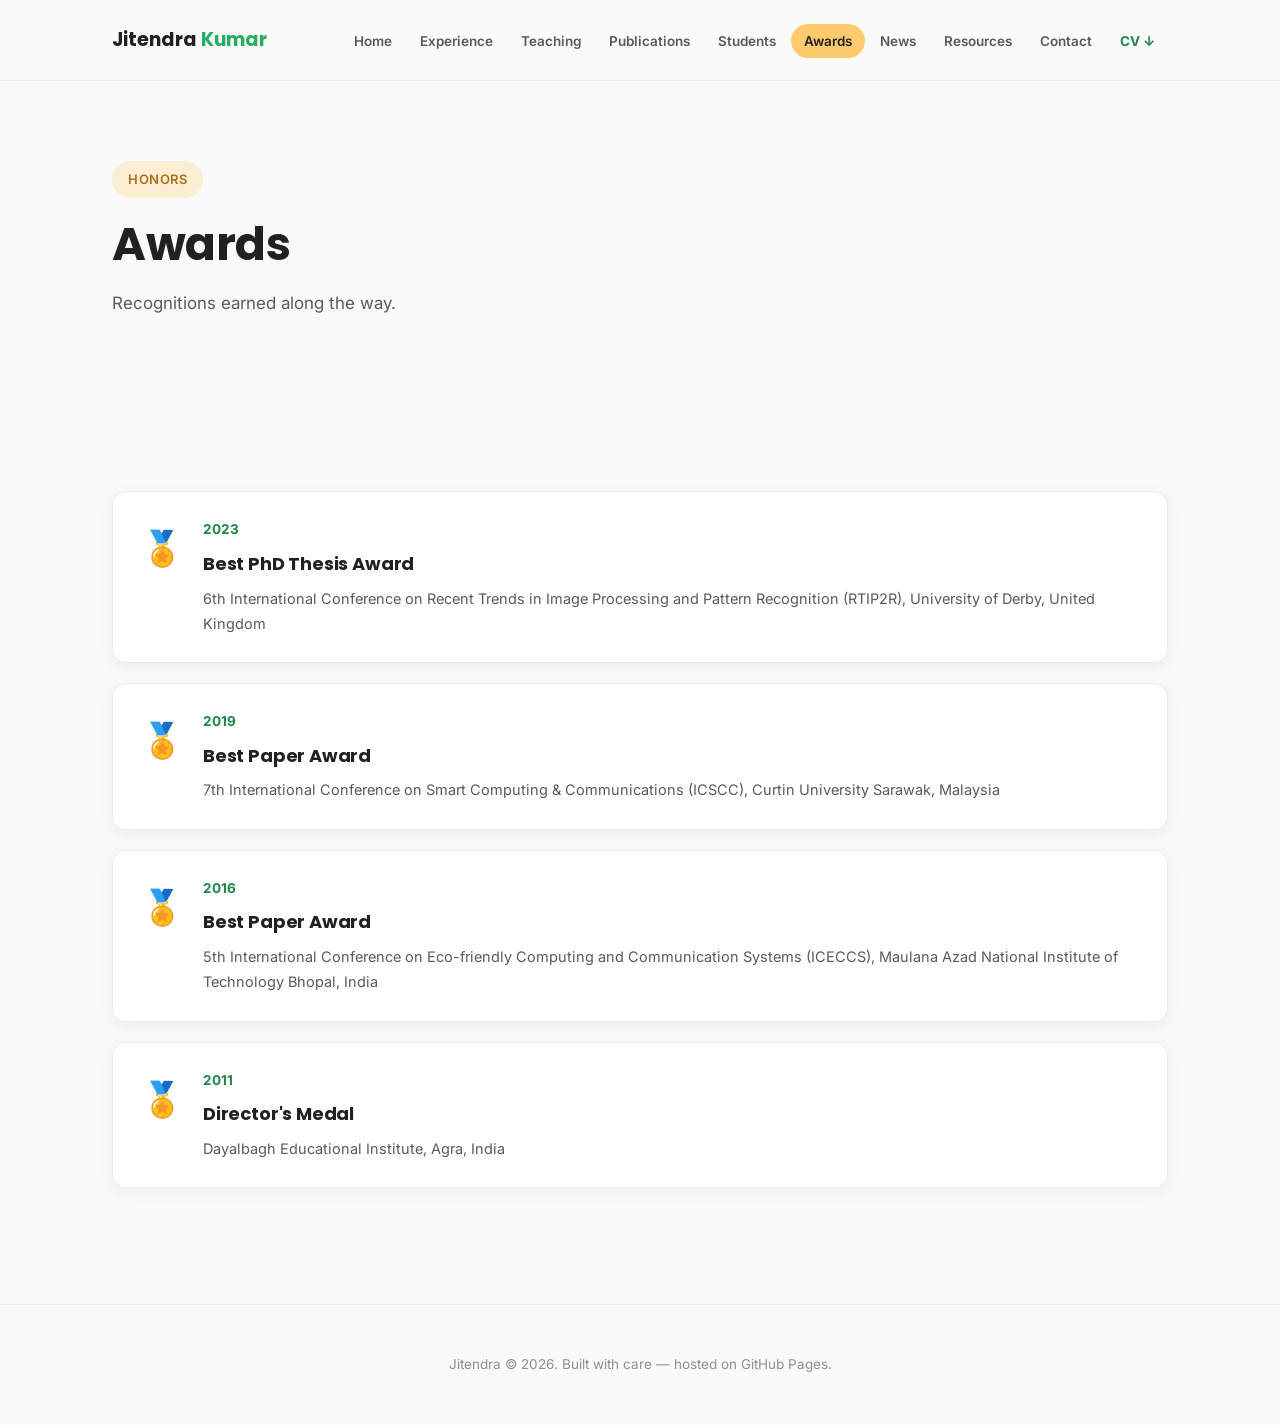
==== awards.html @ 49493c33 "Add files via upload" ====
<!DOCTYPE html>
<html lang="en">
<head>
<meta charset="UTF-8">
<meta name="viewport" content="width=device-width, initial-scale=1.0, maximum-scale=1">
<title>Awards — Dr. Jitendra Kumar</title>
<link rel="preconnect" href="https://fonts.googleapis.com">
<link rel="preconnect" href="https://fonts.gstatic.com" crossorigin>
<link href="https://fonts.googleapis.com/css2?family=Poppins:wght@500;600;700https://fonts.googleapis.com/css2?family=Lora:wght@500;600;700&family=Inter:wght@400;500;600;700&family=IBM+Plex+Mono:wght@500&display=swapfamily=Inter:wght@400;500;600;700https://fonts.googleapis.com/css2?family=Lora:wght@500;600;700&family=Inter:wght@400;500;600;700&family=IBM+Plex+Mono:wght@500&display=swapdisplay=swap" rel="stylesheet">
<link rel="stylesheet" href="style.css">
</head>
<body>

<nav class="site-nav">
  <div class="wrap">
    <a class="brand" href="index.html">Jitendra <span>Kumar</span></a>
    <ul class="nav-links">
      <li><a href="index.html">Home</a></li>
      <li><a href="experience.html">Experience</a></li>
      <li><a href="teaching.html">Teaching</a></li>
      <li><a href="publications.html">Publications</a></li>
      <li><a href="students-current.html">Students</a></li>
      <li><a class="active" href="awards.html">Awards</a></li>
      <li><a href="news.html">News</a></li>
      <li><a href="resources.html">Resources</a></li>
      <li><a href="contact.html">Contact</a></li>
      <li><a class="cv-link" href="assets/CV_Jitendra_Kumar.pdf" target="_blank" rel="noopener">CV ↓</a></li>
    </ul>
    <button class="nav-toggle" aria-label="Toggle menu">☰</button>
  </div>
</nav>

<header class="page-hero">
  <div class="wrap">
    <div class="eyebrow">Honors</div>
    <h1>Awards</h1>
    <p>Recognitions earned along the way.</p>
  </div>
</header>

<section>
  <div class="wrap">
    <div id="awards-list"></div>
  </div>
</section>

<footer>
  <div class="wrap">
    Jitendra © 2026. Built with care — hosted on GitHub Pages.
  </div>
</footer>

<script src="vendor/xlsx.full.min.js"></script>
<script src="script.js"></script>
</body>
</html>
---- style.css ----
/* ============================================================
   Design: Amber & Friendly (v2)
   Off-white background, amber highlights, green CTAs/links,
   colorful category badges (matching the original site's palette),
   rounded cards, soft shadows, generous whitespace throughout.
   Poppins (headings) + Inter (body).
   ============================================================ */
:root{
  --bg:        #fafafa;
  --panel:     #ffffff;
  --panel-alt: #fff7e8;
  --ink:       #212121;
  --dim:       #5a5a5a;
  --faint:     #8f8f8f;
  --line:      #ececec;
  --line-2:    #e2e2e2;

  --amber:       #fdcb6e;
  --amber-soft:  rgba(253,203,110,0.28);
  --amber-text:  #a9701a;

  --accent:      #27ae60;
  --accent-dark: #1e8449;
  --accent-tint: rgba(39,174,96,0.10);

  /* publication category colors (match original site) */
  --c-journal:      #2196f3;
  --c-conference:   #f44336;
  --c-book:         #4caf50;
  --c-bookchapter:  #9c27b0;
  --c-report:       #795548;

  /* student category colors (match original StudentCard) */
  --c-phd:             #f44336;
  --c-masters:         #4caf50;
  --c-undergraduate:   #ff9f43;
  --c-researchintern:  #2196f3;

  --serif: "Poppins", -apple-system, sans-serif;
  --sans:  "Inter", -apple-system, "Segoe UI", sans-serif;
  --mono:  "IBM Plex Mono", "SFMono-Regular", Menlo, monospace;

  --wrap: 1120px;
  --radius: 14px;
  --radius-sm: 10px;
  --shadow: 0 4px 16px rgba(20,20,20,0.06);
  --shadow-hover: 0 10px 28px rgba(20,20,20,0.10);
}

*{ box-sizing:border-box; }
html{ scroll-behavior:smooth; }
body{
  margin:0; background:var(--bg); color:var(--ink);
  font-family:var(--sans); font-size:16.5px; line-height:1.75;
  -webkit-font-smoothing:antialiased;
}
@media (prefers-reduced-motion: reduce){
  html{ scroll-behavior:auto; }
  *{ animation-duration:.01ms !important; transition-duration:.01ms !important; }
}

a{ color:var(--accent); text-decoration:none; }
a:hover{ color:var(--accent-dark); text-decoration:underline; }
a:focus-visible, button:focus-visible, input:focus-visible{
  outline:2px solid var(--accent); outline-offset:3px;
}

.wrap{ max-width:var(--wrap); margin:0 auto; padding:0 32px; }

h1,h2,h3,h4{ font-family:var(--serif); font-weight:700; margin:0; color:var(--ink); letter-spacing:-0.01em; }

.eyebrow{
  display:inline-flex; align-items:center; gap:8px;
  font-size:13px; font-weight:600; letter-spacing:.04em; text-transform:uppercase;
  color:var(--amber-text); background:var(--amber-soft); padding:7px 16px; border-radius:20px;
  margin-bottom:20px;
}

.highlight{ background:var(--amber-soft); color:var(--amber-text); padding:1px 7px; font-weight:600; border-radius:6px; }

/* ---------------- Nav ---------------- */
.site-nav{ border-bottom:1px solid var(--line); background:rgba(250,250,250,0.92); backdrop-filter:blur(8px); position:sticky; top:0; z-index:100; }
.site-nav .wrap{ display:flex; align-items:center; justify-content:space-between; height:80px; }
.brand{ font-family:var(--serif); font-weight:700; font-size:19px; color:var(--ink); flex-shrink:0; white-space:nowrap; }
.brand span{ color:var(--accent); }
.nav-links{ display:flex; gap:2px; list-style:none; margin:0; padding:0; align-items:center; flex-shrink:1; }
.nav-links a{ color:var(--dim); font-size:13.5px; font-weight:600; padding:9px 13px; border-radius:20px; transition:all .15s ease; white-space:nowrap; }
.nav-links a:hover{ color:var(--ink); background:var(--amber-soft); text-decoration:none; }
.nav-links a.active{ color:var(--ink); background:var(--amber); }
.nav-links .cv-link{ color:var(--accent-dark); font-weight:700; }
.nav-links .cv-link:hover{ background:var(--accent-tint); }
.nav-toggle{ display:none; background:none; border:1px solid var(--line-2); color:var(--ink); padding:10px 12px; border-radius:var(--radius-sm); font-size:18px; }

@media (max-width: 1050px){
  .nav-links{
    position:fixed; top:80px; left:0; right:0; background:var(--bg);
    flex-direction:column; align-items:flex-start; gap:2px; padding:12px; border-bottom:1px solid var(--line);
    transform:translateY(-8px); opacity:0; pointer-events:none; transition:all .2s ease; box-shadow:var(--shadow);
  }
  .nav-links.open{ transform:translateY(0); opacity:1; pointer-events:auto; }
  .nav-links a{ padding:14px 16px; width:100%; }
  .nav-toggle{ display:block; }
}

/* ---------------- Page hero (interior pages) ---------------- */
.page-hero{ padding:80px 0 60px; }
.page-hero h1{ font-size:clamp(32px,4.4vw,46px); line-height:1.15; margin-bottom:18px; }
.page-hero p{ color:var(--dim); max-width:64ch; font-size:17px; }

/* ---------------- Home Hero ---------------- */
.hero{ padding:64px 0 20px; }
.hero-grid{ display:grid; grid-template-columns:1fr 260px; gap:72px; align-items:start; }
@media (max-width:900px){ .hero-grid{ grid-template-columns:1fr; gap:40px; } }

.hero h1{ font-size:clamp(38px,5vw,56px); line-height:1.08; margin-bottom:14px; }
.hero .role{ font-size:18px; color:var(--dim); font-style:italic; margin-bottom:26px; }
.hero p.lede{ font-size:17px; color:var(--dim); margin-bottom:14px; }

.hero-cta{ display:flex; gap:14px; flex-wrap:wrap; }
.btn{
  font-family:var(--sans); font-weight:700; font-size:14.5px; padding:14px 26px;
  border-radius:24px; border:2px solid var(--ink); color:var(--ink);
  transition:all .15s ease; display:inline-flex; align-items:center; gap:8px;
}
.btn.solid{ background:var(--accent); border-color:var(--accent); color:#fff; }
.btn.solid:hover{ background:var(--accent-dark); border-color:var(--accent-dark); text-decoration:none; transform:translateY(-1px); }
.btn:not(.solid):hover{ background:var(--amber-soft); text-decoration:none; transform:translateY(-1px); }
.btn.neutral{ border-color:var(--line-2); color:var(--ink); }
.btn.neutral:hover{ border-color:var(--ink); }

.hero-photo img{
  width:100%; max-width:260px; object-fit:cover; display:block;
  border-radius:var(--radius); box-shadow:var(--shadow);
}

section{ padding:96px 0; }
section + section{ border-top:1px solid var(--line); }
.section-head{ max-width:680px; margin-bottom:52px; }
.section-head h2{ font-size:clamp(28px,3.2vw,36px); }
.section-head p{ color:var(--dim); margin-top:14px; font-size:16px; }

.two-col{ display:grid; grid-template-columns:1.4fr 1fr; gap:64px; }
@media (max-width:860px){ .two-col{ grid-template-columns:1fr; } }
.two-col-even{ display:grid; grid-template-columns:1fr 1fr; gap:64px; }
@media (max-width:860px){ .two-col-even{ grid-template-columns:1fr; gap:56px; } }

.body-copy p{ color:var(--dim); margin-bottom:20px; font-size:16px; }

/* Side cards */
.side-card{ background:var(--panel); border:1px solid var(--line); box-shadow:var(--shadow); border-radius:var(--radius); padding:26px; margin-bottom:24px; }
.side-card h4{ font-size:13px; letter-spacing:.06em; text-transform:uppercase; color:var(--accent-dark); margin-bottom:16px; font-family:var(--sans); font-weight:700; }
.pill-list{ display:flex; flex-wrap:wrap; gap:10px; }
.pill{ font-size:13px; padding:8px 15px; border-radius:20px; color:var(--ink); background:var(--amber-soft); font-weight:600; }
.side-card ul{ margin:0; padding:0; list-style:none; }
.side-card li{ padding:10px 0; border-top:1px solid var(--line); font-size:14.5px; color:var(--dim); }
.side-card li:first-child{ border-top:none; }

/* Timeline (career/education) */
.timeline{ position:relative; padding-left:32px; border-left:3px solid var(--amber-soft); }
.tl-item{ position:relative; padding-bottom:44px; }
.tl-item:last-child{ padding-bottom:0; }
.tl-item::before{
  content:""; position:absolute; left:-40px; top:4px; width:14px; height:14px; border-radius:50%;
  background:var(--amber); border:3px solid #fff; box-shadow:0 0 0 2px var(--amber);
}
.tl-date{ font-size:13.5px; font-weight:700; color:var(--accent-dark); margin-bottom:8px; }
.tl-item h3{ font-size:19px; margin-bottom:6px; }
.tl-org{ color:var(--dim); font-size:14.5px; margin-bottom:10px; font-weight:500; }
.tl-detail{ font-size:14px; color:var(--dim); line-height:1.7; }
.tl-detail b{ color:var(--ink); font-weight:600; }

/* Publication cards (home highlights) */
.pub-highlight{ display:flex; flex-direction:column; gap:20px; }
.pub-card{ background:var(--panel); border:1px solid var(--line); box-shadow:var(--shadow); border-radius:var(--radius); padding:26px 28px; transition:box-shadow .15s ease, transform .15s ease; }
.pub-card:hover{ box-shadow:var(--shadow-hover); transform:translateY(-2px); }
.pub-card-top{ display:flex; justify-content:space-between; align-items:flex-start; gap:14px; }
.pub-card .authors{ font-size:13.5px; color:var(--faint); }
.pub-card h3{ font-size:17px; margin:10px 0 8px; line-height:1.45; font-weight:600; }
.pub-card .meta{ font-size:14px; color:var(--dim); }
.pub-card .meta b{ color:var(--ink); font-weight:600; }

/* Type tag pill — colored by category */
.type-tag{
  font-size:11px; font-weight:700; text-transform:uppercase; letter-spacing:.04em;
  padding:5px 13px; border-radius:20px; color:#fff; white-space:nowrap; flex-shrink:0;
}
.type-tag.tag-journal{ background:var(--c-journal); }
.type-tag.tag-conference{ background:var(--c-conference); }
.type-tag.tag-book{ background:var(--c-book); }
.type-tag.tag-bookchapter{ background:var(--c-bookchapter); }
.type-tag.tag-report{ background:var(--c-report); }
.type-tag.tag-phd{ background:var(--c-phd); }
.type-tag.tag-masters{ background:var(--c-masters); }
.type-tag.tag-undergraduate{ background:var(--c-undergraduate); }
.type-tag.tag-researchintern{ background:var(--c-researchintern); }
.type-tag.awarded{ background:var(--amber); color:var(--amber-text); }

/* Badges: indexing / impact factor / quartile */
.badges{ display:inline-flex; gap:8px; flex-wrap:wrap; margin-top:14px; }
.badge{ font-size:11px; font-weight:700; padding:4px 12px; border-radius:20px; letter-spacing:.02em; }
.badge.idx{ background:var(--accent-tint); color:var(--accent-dark); }
.badge.if{ background:var(--ink); color:#fff; }
.badge.q1{ background:#fdf0d5; color:#a9701a; }
.badge.q2{ background:#e3edf7; color:#2a5788; }
.badge.q3{ background:#eae7f2; color:#5b4d8a; }
.badge.q4{ background:#f0f0f0; color:#666; }
.other-info{ font-size:12.5px; color:var(--faint); font-style:italic; margin-top:10px; }

footer{ padding:48px 0; text-align:center; color:var(--faint); font-size:13.5px; border-top:1px solid var(--line); }
footer a{ color:var(--faint); }

/* ---------------- Publications page ---------------- */
.pub-toolbar{ display:flex; gap:14px; flex-wrap:wrap; margin-bottom:44px; align-items:center; }
.pub-search{
  flex:1; min-width:240px; background:var(--panel); border:1px solid var(--line-2); color:var(--ink);
  padding:13px 18px; border-radius:24px; font-family:var(--sans); font-size:14.5px; box-shadow:var(--shadow);
}
.pub-filters{ display:flex; gap:10px; flex-wrap:wrap; }
.pub-filter{
  font-size:13px; font-weight:700; padding:10px 18px; border:2px solid var(--line-2);
  border-radius:20px; color:var(--dim); background:#fff; cursor:pointer; transition:all .15s ease;
}
.pub-filter.active, .pub-filter:hover{ border-color:var(--accent); color:var(--accent-dark); background:var(--accent-tint); }
.pub-group-title{
  font-family:var(--serif); font-size:22px; font-weight:700; color:var(--ink);
  margin:52px 0 22px; padding-bottom:14px; border-bottom:3px solid var(--amber); display:inline-block;
}
.pub-group-title:first-of-type{ margin-top:0; }
.pub-count{ color:var(--faint); font-family:var(--sans); font-size:14px; font-weight:400; }
.pub-total-count{ font-size:14px; color:var(--faint); margin-bottom:26px; }
.pub-row{ background:var(--panel); border:1px solid var(--line); box-shadow:var(--shadow); border-radius:var(--radius); padding:24px 26px; margin-bottom:18px; transition:box-shadow .15s ease; }
.pub-row:hover{ box-shadow:var(--shadow-hover); }
.pub-row-top{ display:flex; justify-content:space-between; align-items:flex-start; gap:14px; }
.pub-row .authors{ font-size:13.5px; color:var(--faint); }
.pub-row .titletext{ font-size:16.5px; margin:10px 0 8px; color:var(--ink); font-weight:600; line-height:1.5; }
.pub-row .titletext a{ color:var(--ink); }
.pub-row .titletext a:hover{ color:var(--accent-dark); }
.pub-row .venueline{ font-size:14px; color:var(--dim); }
.pub-row .venueline b{ color:var(--ink); font-weight:600; }
.no-results{ color:var(--faint); font-style:italic; padding:50px 0; text-align:center; }
.pub-loading{ color:var(--faint); font-size:14.5px; padding:28px 0; }
.pub-loading.pub-error{ color:#c0392b; background:#fdecea; padding:18px 22px; border-radius:var(--radius-sm); }

/* ---------------- Students page ---------------- */
.student-toggle{ display:flex; gap:12px; margin-bottom:44px; }
.student-toggle a{
  font-size:14.5px; font-weight:700; padding:12px 24px; border:2px solid var(--line-2); border-radius:24px; color:var(--dim);
}
.student-toggle a:hover{ text-decoration:none; border-color:var(--ink); }
.student-toggle a.active{ background:var(--ink); border-color:var(--ink); color:#fff; }

.student-row{ display:flex; gap:20px; align-items:flex-start; background:var(--panel); border:1px solid var(--line); box-shadow:var(--shadow); border-radius:var(--radius); padding:22px 24px; margin-bottom:16px; }
.student-photo{
  width:64px; height:64px; border-radius:50%; object-fit:cover; flex-shrink:0;
  border:2px solid var(--amber); margin-top:2px;
}
.student-photo-fallback{
  display:flex; align-items:center; justify-content:center;
  background:var(--amber-soft); color:var(--amber-text); font-family:var(--serif); font-weight:700; font-size:17px;
}
.student-body{ flex:1; min-width:0; }
.student-row-top{ display:flex; justify-content:space-between; align-items:center; gap:14px; flex-wrap:wrap; }
.student-name{ font-family:var(--serif); font-size:17px; font-weight:700; color:var(--ink); }
.student-tags{ display:flex; gap:8px; flex-shrink:0; }
.student-topic{ font-size:14.5px; color:var(--dim); margin-top:8px; }
.student-meta{ display:flex; gap:18px; flex-wrap:wrap; font-size:13px; color:var(--faint); margin-top:10px; }
.student-notes{ font-style:italic; }

/* ---------------- Bio show-more ---------------- */
.bio-extra{ display:none; }
.bio-extra.open{ display:inline; }
.bio-toggle{
  display:inline-block; margin-top:10px; color:var(--accent-dark); font-weight:700; font-size:14.5px;
  cursor:pointer; border:none; background:none; padding:0; font-family:var(--sans);
}
.bio-toggle:hover{ text-decoration:underline; }

.social-row{ display:flex; gap:14px; margin-top:26px; flex-wrap:wrap; }
.social-row a{ display:inline-flex; align-items:center; justify-content:center; width:42px; height:42px; background:var(--panel); border:1px solid var(--line-2); box-shadow:var(--shadow); border-radius:50%; transition:all .15s ease; }
.social-row a:hover{ border-color:var(--accent); transform:translateY(-2px); }
.social-row img{ width:22px; height:22px; object-fit:contain; }

/* ---------------- Show more button ---------------- */
.show-more-btn{
  margin-top:24px; font-size:13.5px; font-weight:700; color:var(--ink); background:var(--panel-alt);
  border:2px solid var(--amber); padding:12px 24px; border-radius:24px; cursor:pointer;
}
.show-more-btn:hover{ background:var(--amber); }

/* ---------------- Awards ---------------- */
.award-box{ display:flex; gap:20px; align-items:flex-start; background:var(--panel); border:1px solid var(--line); box-shadow:var(--shadow); border-radius:var(--radius); padding:26px 28px; margin-bottom:20px; }
.award-medal{ font-size:34px; flex-shrink:0; }
.award-year{ font-size:13.5px; font-weight:700; color:var(--accent-dark); }
.award-box h3{ font-size:18px; margin:6px 0; }
.award-box p{ color:var(--dim); font-size:14.5px; margin:0; }

/* ---------------- Teaching ---------------- */
.teaching-block{ background:var(--panel); border:1px solid var(--line); box-shadow:var(--shadow); border-radius:var(--radius); padding:26px 28px; margin-bottom:24px; }
.teaching-block h3{ font-size:17px; margin-bottom:14px; color:var(--accent-dark); }
.teaching-block ul{ margin:0; padding-left:20px; color:var(--dim); }
.teaching-block li{ padding:6px 0; font-size:15px; }

/* ---------------- News ---------------- */
.news-ol{ list-style:none; margin:0 0 40px; padding:0; }
.news-ol li{ background:var(--panel); border:1px solid var(--line); box-shadow:var(--shadow); border-radius:var(--radius-sm); padding:18px 22px; margin-bottom:14px; font-size:14.5px; color:var(--dim); line-height:1.7; }
.news-type{
  display:inline-block; font-size:10.5px; font-weight:700; text-transform:uppercase; letter-spacing:.05em;
  color:#fff; background:var(--c-journal); padding:3px 11px; border-radius:12px; margin-right:10px;
}
.news-ol i{ color:var(--ink); font-style:italic; }
.news-ol a{ color:var(--accent-dark); }

/* ---------------- Metrics chart ---------------- */
.metrics-svg{ width:100%; height:auto; background:var(--panel); border:1px solid var(--line); border-radius:var(--radius); box-shadow:var(--shadow); }
.metrics-legend{ display:flex; gap:28px; margin-top:16px; font-size:13.5px; color:var(--dim); }
.metrics-legend .dot{ display:inline-block; width:11px; height:11px; border-radius:50%; margin-right:7px; }
.metrics-legend .dot.dash{ background:#333; border-radius:0; width:16px; height:2px; margin-bottom:2px; }

/* ---------------- Resources / Protected ---------------- */
.resource-block{ background:var(--panel); border:1px solid var(--line); box-shadow:var(--shadow); border-radius:var(--radius); padding:26px 28px; margin-bottom:24px; }
.resource-block h3{ font-size:18px; margin-bottom:14px; color:var(--accent-dark); }
.resource-block ul{ margin:0; padding-left:20px; color:var(--dim); }
.resource-block li{ padding:6px 0; font-size:15px; }

.protected-form{ max-width:360px; margin:0 auto; text-align:center; background:var(--panel); border:1px solid var(--line); box-shadow:var(--shadow); border-radius:var(--radius); padding:40px 32px; }
.protected-form input{
  width:100%; padding:14px 16px; border:1px solid var(--line-2); border-radius:24px;
  font-family:var(--sans); font-size:14.5px; margin:16px 0;
}
.protected-error{ display:none; color:#c0392b; font-size:13.5px; margin-bottom:12px; }
.protected-note{ font-size:12.5px; color:var(--faint); margin-top:28px; max-width:400px; margin-left:auto; margin-right:auto; }

/* ---------------- Contact ---------------- */
.contact-grid{ display:grid; grid-template-columns:1fr 1fr; gap:56px; align-items:start; }
@media (max-width:760px){ .contact-grid{ grid-template-columns:1fr; } }
.contact-list{ list-style:none; margin:0; padding:0; }
.contact-list li{ padding:20px 0; border-top:1px solid var(--line); display:flex; justify-content:space-between; align-items:baseline; gap:18px; }
.contact-list li:first-child{ border-top:none; }
.contact-list .k{ font-size:12px; color:var(--faint); text-transform:uppercase; letter-spacing:.07em; font-weight:700; }
.contact-list .v{ font-size:15.5px; text-align:right; }

/* ---------------- Page links (breadcrumb-style CTAs) ---------------- */
.page-links{ display:flex; gap:16px; flex-wrap:wrap; }
.page-links a{
  border:2px solid var(--line-2); padding:12px 22px; border-radius:24px; font-size:14.5px; font-weight:700; color:var(--ink);
  background:var(--panel); box-shadow:var(--shadow);
}
.page-links a:hover{ border-color:var(--accent); color:var(--accent-dark); text-decoration:none; transform:translateY(-1px); }
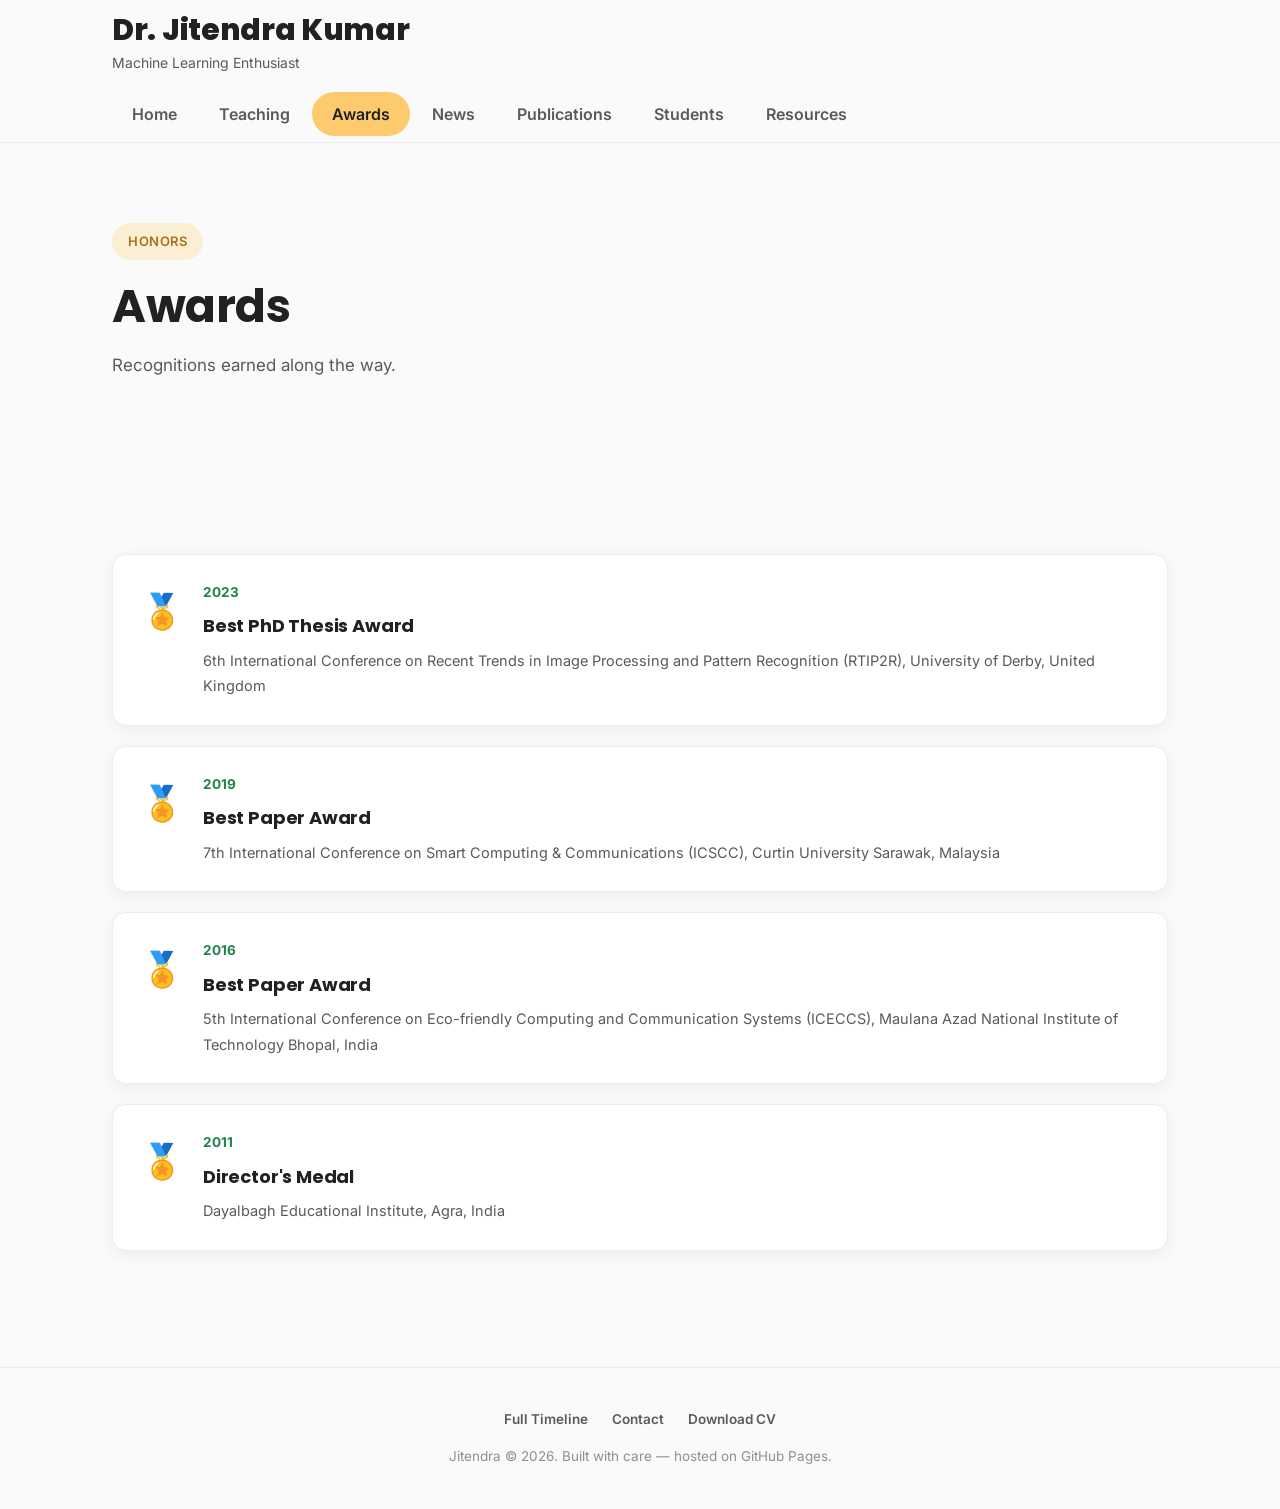
==== commit a940e590: "Add files via upload" ====
--- a/awards.html
+++ b/awards.html
@@ -6,25 +6,25 @@
 <title>Awards — Dr. Jitendra Kumar</title>
 <link rel="preconnect" href="https://fonts.googleapis.com">
 <link rel="preconnect" href="https://fonts.gstatic.com" crossorigin>
-<link href="https://fonts.googleapis.com/css2?family=Poppins:wght@500;600;700https://fonts.googleapis.com/css2?family=Lora:wght@500;600;700&family=Inter:wght@400;500;600;700&family=IBM+Plex+Mono:wght@500&display=swapfamily=Inter:wght@400;500;600;700https://fonts.googleapis.com/css2?family=Lora:wght@500;600;700&family=Inter:wght@400;500;600;700&family=IBM+Plex+Mono:wght@500&display=swapdisplay=swap" rel="stylesheet">
+<link href="https://fonts.googleapis.com/css2?family=Poppins:wght@500;600;700;800&family=Inter:wght@400;500;600;700&family=IBM+Plex+Mono:wght@500&display=swap" rel="stylesheet">
 <link rel="stylesheet" href="style.css">
 </head>
 <body>
 
 <nav class="site-nav">
   <div class="wrap">
-    <a class="brand" href="index.html">Jitendra <span>Kumar</span></a>
+    <a class="brand-block" href="index.html">
+      <span class="brand-name">Dr. Jitendra Kumar</span>
+      <span class="brand-tag">Machine Learning Enthusiast</span>
+    </a>
     <ul class="nav-links">
-      <li><a href="index.html">Home</a></li>
-      <li><a href="experience.html">Experience</a></li>
-      <li><a href="teaching.html">Teaching</a></li>
-      <li><a href="publications.html">Publications</a></li>
-      <li><a href="students-current.html">Students</a></li>
+      <li><a  href="index.html">Home</a></li>
+      <li><a  href="teaching.html">Teaching</a></li>
       <li><a class="active" href="awards.html">Awards</a></li>
-      <li><a href="news.html">News</a></li>
-      <li><a href="resources.html">Resources</a></li>
-      <li><a href="contact.html">Contact</a></li>
-      <li><a class="cv-link" href="assets/CV_Jitendra_Kumar.pdf" target="_blank" rel="noopener">CV ↓</a></li>
+      <li><a  href="news.html">News</a></li>
+      <li><a  href="publications.html">Publications</a></li>
+      <li><a  href="students-current.html">Students</a></li>
+      <li><a  href="resources.html">Resources</a></li>
     </ul>
     <button class="nav-toggle" aria-label="Toggle menu">☰</button>
   </div>
@@ -45,8 +45,13 @@
 </section>
 
 <footer>
-  <div class="wrap">
-    Jitendra © 2026. Built with care — hosted on GitHub Pages.
+  <div class="wrap footer-wrap">
+    <div class="footer-links">
+      <a href="experience.html">Full Timeline</a>
+      <a href="contact.html">Contact</a>
+      <a href="assets/CV_Jitendra_Kumar.pdf" target="_blank" rel="noopener">Download CV</a>
+    </div>
+    <div class="footer-copy">Jitendra © 2026. Built with care — hosted on GitHub Pages.</div>
   </div>
 </footer>
 
--- a/style.css
+++ b/style.css
@@ -9,6 +9,7 @@
   --bg:        #fafafa;
   --panel:     #ffffff;
   --panel-alt: #fff7e8;
+  --panel-alt2: #f4f2ee;
   --ink:       #212121;
   --dim:       #5a5a5a;
   --faint:     #8f8f8f;
@@ -80,20 +81,20 @@
 
 /* ---------------- Nav ---------------- */
 .site-nav{ border-bottom:1px solid var(--line); background:rgba(250,250,250,0.92); backdrop-filter:blur(8px); position:sticky; top:0; z-index:100; }
-.site-nav .wrap{ display:flex; align-items:center; justify-content:space-between; height:80px; }
-.brand{ font-family:var(--serif); font-weight:700; font-size:19px; color:var(--ink); flex-shrink:0; white-space:nowrap; }
-.brand span{ color:var(--accent); }
-.nav-links{ display:flex; gap:2px; list-style:none; margin:0; padding:0; align-items:center; flex-shrink:1; }
-.nav-links a{ color:var(--dim); font-size:13.5px; font-weight:600; padding:9px 13px; border-radius:20px; transition:all .15s ease; white-space:nowrap; }
+.site-nav .wrap{ display:flex; align-items:center; justify-content:space-between; min-height:96px; padding-top:14px; padding-bottom:14px; gap:24px; flex-wrap:wrap; }
+.brand-block{ display:flex; flex-direction:column; gap:4px; flex-shrink:0; }
+.brand-name{ font-family:var(--serif); font-weight:800; font-size:30px; color:var(--ink); letter-spacing:-0.01em; line-height:1.1; }
+.brand-tag{ font-size:14px; color:var(--dim); }
+.nav-links{ display:flex; gap:2px; list-style:none; margin:0; padding:0; align-items:center; flex-shrink:1; flex-wrap:wrap; }
+.nav-links a{ color:var(--dim); font-size:16px; font-weight:600; padding:12px 20px; border-radius:24px; transition:all .15s ease; white-space:nowrap; }
 .nav-links a:hover{ color:var(--ink); background:var(--amber-soft); text-decoration:none; }
 .nav-links a.active{ color:var(--ink); background:var(--amber); }
-.nav-links .cv-link{ color:var(--accent-dark); font-weight:700; }
-.nav-links .cv-link:hover{ background:var(--accent-tint); }
 .nav-toggle{ display:none; background:none; border:1px solid var(--line-2); color:var(--ink); padding:10px 12px; border-radius:var(--radius-sm); font-size:18px; }
 
 @media (max-width: 1050px){
+  .site-nav .wrap{ min-height:auto; }
   .nav-links{
-    position:fixed; top:80px; left:0; right:0; background:var(--bg);
+    position:fixed; top:100%; left:0; right:0; background:var(--bg);
     flex-direction:column; align-items:flex-start; gap:2px; padding:12px; border-bottom:1px solid var(--line);
     transform:translateY(-8px); opacity:0; pointer-events:none; transition:all .2s ease; box-shadow:var(--shadow);
   }
@@ -108,15 +109,19 @@
 .page-hero p{ color:var(--dim); max-width:64ch; font-size:17px; }
 
 /* ---------------- Home Hero ---------------- */
-.hero{ padding:64px 0 20px; }
-.hero-grid{ display:grid; grid-template-columns:1fr 260px; gap:72px; align-items:start; }
-@media (max-width:900px){ .hero-grid{ grid-template-columns:1fr; gap:40px; } }
-
-.hero h1{ font-size:clamp(38px,5vw,56px); line-height:1.08; margin-bottom:14px; }
-.hero .role{ font-size:18px; color:var(--dim); font-style:italic; margin-bottom:26px; }
-.hero p.lede{ font-size:17px; color:var(--dim); margin-bottom:14px; }
-
-.hero-cta{ display:flex; gap:14px; flex-wrap:wrap; }
+.hero{ padding:56px 0 0; }
+.hero-panel{
+  display:grid; grid-template-columns:1fr 340px; gap:0;
+  background:var(--panel-alt2); border-radius:var(--radius); overflow:hidden; box-shadow:var(--shadow);
+}
+@media (max-width:900px){ .hero-panel{ grid-template-columns:1fr; } }
+.hero-text{ padding:48px 52px; }
+.hero .role{ font-size:23px; color:var(--ink); font-weight:600; margin-bottom:24px; line-height:1.4; }
+.hero p.lede{ font-size:16.5px; color:var(--ink); margin-bottom:0; line-height:1.85; }
+.hero-email{ margin-top:20px; }
+.hero-email a{ color:var(--accent-dark); font-weight:700; font-size:14.5px; }
+
+.hero-cta{ display:flex; gap:14px; flex-wrap:wrap; margin-top:26px; }
 .btn{
   font-family:var(--sans); font-weight:700; font-size:14.5px; padding:14px 26px;
   border-radius:24px; border:2px solid var(--ink); color:var(--ink);
@@ -128,9 +133,9 @@
 .btn.neutral{ border-color:var(--line-2); color:var(--ink); }
 .btn.neutral:hover{ border-color:var(--ink); }
 
+.hero-photo{ background:var(--line-2); min-height:280px; }
 .hero-photo img{
-  width:100%; max-width:260px; object-fit:cover; display:block;
-  border-radius:var(--radius); box-shadow:var(--shadow);
+  width:100%; height:100%; object-fit:cover; display:block;
 }
 
 section{ padding:96px 0; }
@@ -206,7 +211,11 @@
 .badge.q4{ background:#f0f0f0; color:#666; }
 .other-info{ font-size:12.5px; color:var(--faint); font-style:italic; margin-top:10px; }
 
-footer{ padding:48px 0; text-align:center; color:var(--faint); font-size:13.5px; border-top:1px solid var(--line); }
+footer{ padding:40px 0; color:var(--faint); font-size:13.5px; border-top:1px solid var(--line); }
+.footer-wrap{ display:flex; flex-direction:column; align-items:center; gap:14px; text-align:center; }
+.footer-links{ display:flex; gap:24px; flex-wrap:wrap; justify-content:center; }
+.footer-links a{ color:var(--dim); font-weight:600; }
+.footer-links a:hover{ color:var(--accent-dark); }
 footer a{ color:var(--faint); }
 
 /* ---------------- Publications page ---------------- */
@@ -311,10 +320,37 @@
 .news-ol a{ color:var(--accent-dark); }
 
 /* ---------------- Metrics chart ---------------- */
-.metrics-svg{ width:100%; height:auto; background:var(--panel); border:1px solid var(--line); border-radius:var(--radius); box-shadow:var(--shadow); }
-.metrics-legend{ display:flex; gap:28px; margin-top:16px; font-size:13.5px; color:var(--dim); }
-.metrics-legend .dot{ display:inline-block; width:11px; height:11px; border-radius:50%; margin-right:7px; }
-.metrics-legend .dot.dash{ background:#333; border-radius:0; width:16px; height:2px; margin-bottom:2px; }
+.metrics-chart-wrap{ width:100%; background:var(--panel); border:1px solid var(--line); border-radius:var(--radius); box-shadow:var(--shadow); padding:24px 24px 12px; }
+.metrics-chart-wrap canvas{ width:100% !important; max-height:420px; }
+.metrics-source-note{ font-size:12px; color:var(--faint); text-align:right; margin-top:6px; }
+
+/* ---------------- Home: Timeline + Updates two-column ---------------- */
+.two-col-home{ display:grid; grid-template-columns:1.1fr 0.9fr; gap:64px; align-items:start; }
+@media (max-width:900px){ .two-col-home{ grid-template-columns:1fr; gap:56px; } }
+.section-title{ font-family:var(--serif); font-weight:800; font-size:34px; margin-bottom:34px; color:var(--ink); }
+
+/* ---------------- News ticker / marquee (home Updates) ---------------- */
+.news-ticker{
+  position:relative; height:340px; overflow:hidden;
+  -webkit-mask-image:linear-gradient(to bottom, transparent 0, #000 24px, #000 calc(100% - 24px), transparent 100%);
+  mask-image:linear-gradient(to bottom, transparent 0, #000 24px, #000 calc(100% - 24px), transparent 100%);
+}
+.news-ticker-track{
+  display:flex; flex-direction:column; gap:0;
+  animation:ticker-scroll linear infinite;
+}
+.news-ticker:hover .news-ticker-track{ animation-play-state:paused; }
+.news-ticker-item{ padding:16px 4px; border-bottom:1px solid var(--line); font-size:15px; color:var(--dim); line-height:1.7; }
+.news-ticker-item .news-num{ font-weight:700; color:var(--ink); margin-right:6px; }
+.news-ticker-item i{ color:var(--ink); font-style:italic; }
+.news-ticker-item a{ color:var(--accent-dark); }
+@keyframes ticker-scroll{
+  from{ transform:translateY(0); }
+  to{ transform:translateY(-50%); }
+}
+@media (prefers-reduced-motion: reduce){
+  .news-ticker-track{ animation:none; }
+}
 
 /* ---------------- Resources / Protected ---------------- */
 .resource-block{ background:var(--panel); border:1px solid var(--line); box-shadow:var(--shadow); border-radius:var(--radius); padding:26px 28px; margin-bottom:24px; }
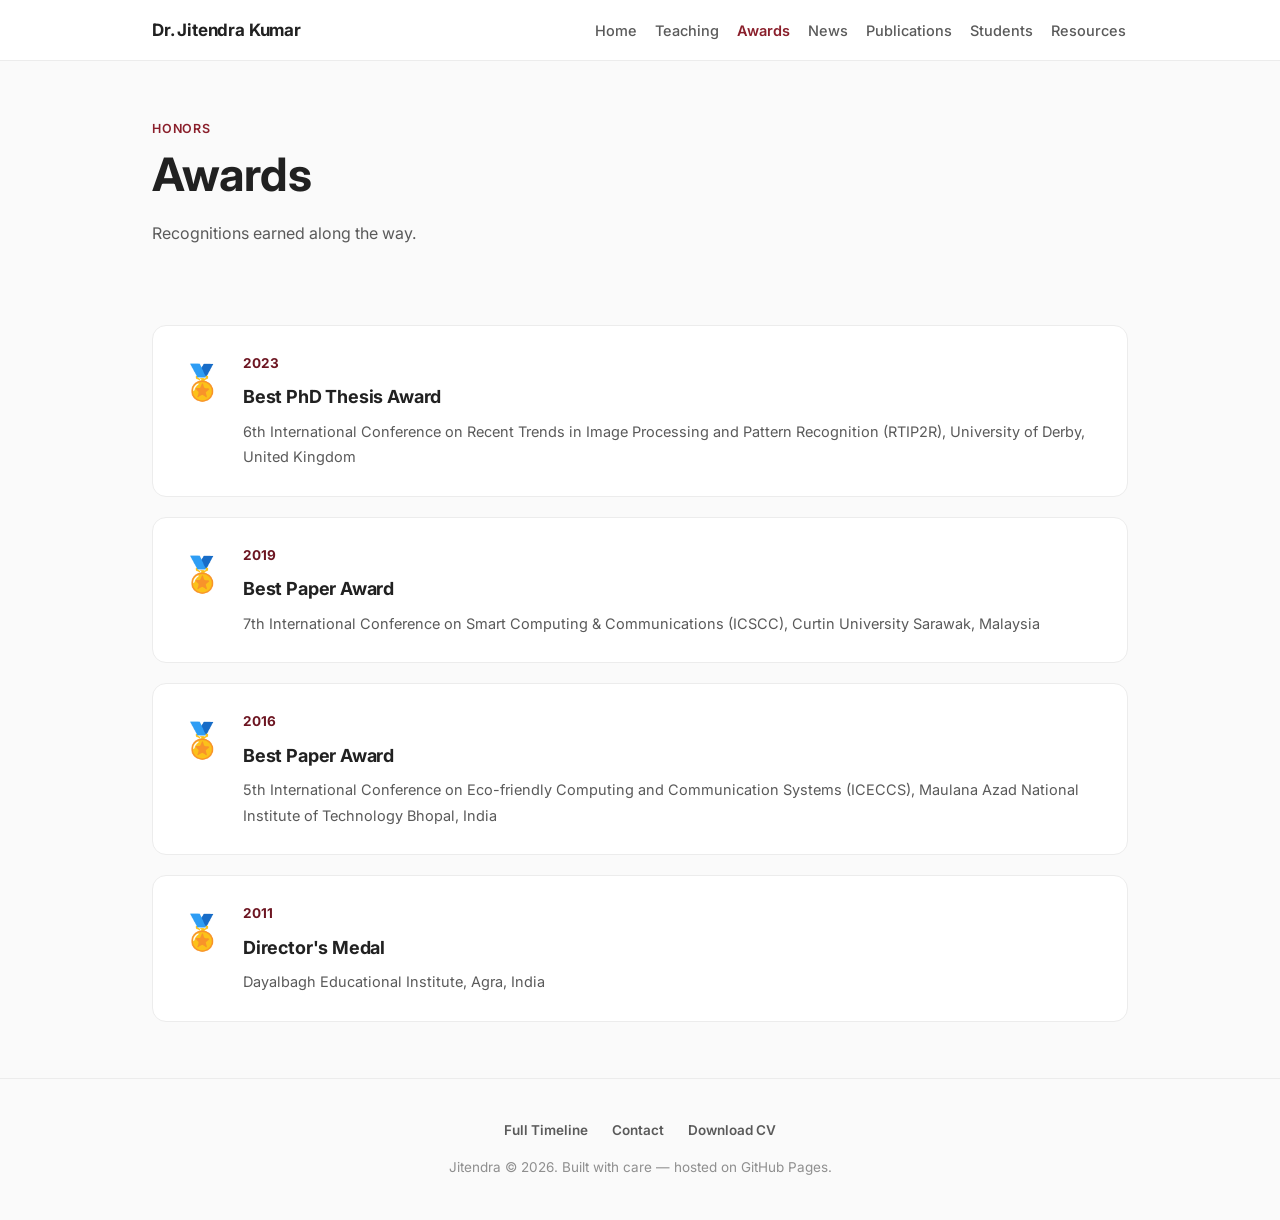
==== commit 8991578f: "Major change in website design" ====
--- a/awards.html
+++ b/awards.html
@@ -2,7 +2,7 @@
 <html lang="en">
 <head>
 <meta charset="UTF-8">
-<meta name="viewport" content="width=device-width, initial-scale=1.0, maximum-scale=1">
+<meta name="viewport" content="width=device-width, initial-scale=1.0">
 <title>Awards — Dr. Jitendra Kumar</title>
 <link rel="preconnect" href="https://fonts.googleapis.com">
 <link rel="preconnect" href="https://fonts.gstatic.com" crossorigin>
--- a/style.css
+++ b/style.css
@@ -16,13 +16,28 @@
   --line:      #ececec;
   --line-2:    #e2e2e2;
 
-  --amber:       #fdcb6e;
-  --amber-soft:  rgba(253,203,110,0.28);
-  --amber-text:  #a9701a;
-
-  --accent:      #27ae60;
-  --accent-dark: #1e8449;
-  --accent-tint: rgba(39,174,96,0.10);
+  --amber:       #f3e4e6;
+  --amber-soft:  rgba(138,31,43,0.09);
+  --amber-text:  #8a1f2b;
+
+  --accent:      #8a1f2b;
+  --accent-dark: #6d1622;
+  --accent-tint: rgba(138,31,43,0.08);
+  /* news category tag colors (darker text-only tags) */
+  --t-publication: #1565c0;
+  --t-editorial:   #2e7d32;
+  --t-update:      #455a64;
+  /* publication soft-spine category colors */
+  --p-journal:   #1565c0;
+  --p-conference:#c62828;
+  --p-book:      #2e7d32;
+  --p-chapter:   #6a1b9a;
+  --p-report:    #795548;
+  /* student category colors */
+  --sc-phd:           #d32f2f;
+  --sc-masters:       #2e7d32;
+  --sc-undergraduate: #e07b00;
+  --sc-researchintern:#1565c0;
 
   /* publication category colors (match original site) */
   --c-journal:      #2196f3;
@@ -37,15 +52,15 @@
   --c-undergraduate:   #ff9f43;
   --c-researchintern:  #2196f3;
 
-  --serif: "Poppins", -apple-system, sans-serif;
+  --serif: "Inter", -apple-system, "Segoe UI", sans-serif;
   --sans:  "Inter", -apple-system, "Segoe UI", sans-serif;
   --mono:  "IBM Plex Mono", "SFMono-Regular", Menlo, monospace;
 
-  --wrap: 1120px;
+  --wrap: 1040px;
   --radius: 14px;
   --radius-sm: 10px;
-  --shadow: 0 4px 16px rgba(20,20,20,0.06);
-  --shadow-hover: 0 10px 28px rgba(20,20,20,0.10);
+  --shadow: 0 1px 2px rgba(20,20,20,0.04);
+  --shadow-hover: 0 2px 6px rgba(20,20,20,0.07);
 }
 
 *{ box-sizing:border-box; }
@@ -66,7 +81,7 @@
   outline:2px solid var(--accent); outline-offset:3px;
 }
 
-.wrap{ max-width:var(--wrap); margin:0 auto; padding:0 32px; }
+.wrap{ max-width:var(--wrap); margin:0 auto; padding:0 clamp(16px, 4vw, 32px); }
 
 h1,h2,h3,h4{ font-family:var(--serif); font-weight:700; margin:0; color:var(--ink); letter-spacing:-0.01em; }
 
@@ -246,6 +261,25 @@
 .pub-row .titletext a:hover{ color:var(--accent-dark); }
 .pub-row .venueline{ font-size:14px; color:var(--dim); }
 .pub-row .venueline b{ color:var(--ink); font-weight:600; }
+
+/* ---- publication soft-spine cards (compact) ---- */
+.pub-card-v{ display:flex; background:var(--panel); border:1px solid var(--line); border-radius:10px; overflow:hidden; margin-bottom:12px; transition:box-shadow .15s ease; }
+.pub-card-v:hover{ box-shadow:var(--shadow-hover); }
+.pv-spine{ flex:0 0 30px; display:flex; align-items:center; justify-content:center; writing-mode:vertical-rl; transform:rotate(180deg); font-family:var(--mono); font-weight:600; font-size:11px; text-transform:uppercase; letter-spacing:.08em; }
+.pv-spine.tag-journal{     color:var(--p-journal);    background:rgba(21,101,192,0.09);  border-right:1px solid rgba(21,101,192,0.22); }
+.pv-spine.tag-conference{  color:var(--p-conference); background:rgba(198,40,40,0.09);   border-right:1px solid rgba(198,40,40,0.22); }
+.pv-spine.tag-book{        color:var(--p-book);       background:rgba(46,125,50,0.09);   border-right:1px solid rgba(46,125,50,0.22); }
+.pv-spine.tag-bookchapter{ color:var(--p-chapter);    background:rgba(106,27,154,0.09);  border-right:1px solid rgba(106,27,154,0.22); }
+.pv-spine.tag-report{      color:var(--p-report);     background:rgba(121,85,72,0.10);   border-right:1px solid rgba(121,85,72,0.24); }
+.pv-main{ flex:1; min-width:0; padding:12px 16px; display:flex; gap:16px; align-items:stretch; }
+.pv-textcol{ flex:1; min-width:0; }
+.pv-title{ font-size:14px; font-weight:600; line-height:1.4; color:var(--ink); }
+.pv-title a{ color:var(--ink); }
+.pv-title a:hover{ color:var(--accent-dark); }
+.pv-authors{ font-size:12.5px; color:var(--faint); margin-top:3px; white-space:nowrap; overflow:hidden; text-overflow:ellipsis; }
+.pv-venue{ font-size:12.5px; color:var(--dim); margin-top:2px; white-space:nowrap; overflow:hidden; text-overflow:ellipsis; }
+.pv-venue b{ color:var(--dim); font-weight:600; }
+.pv-doi{ align-self:flex-end; flex:0 0 auto; font-family:var(--mono); font-size:12px; color:var(--accent-dark); text-decoration:none; font-weight:600; white-space:nowrap; }
 .no-results{ color:var(--faint); font-style:italic; padding:50px 0; text-align:center; }
 .pub-loading{ color:var(--faint); font-size:14.5px; padding:28px 0; }
 .pub-loading.pub-error{ color:#c0392b; background:#fdecea; padding:18px 22px; border-radius:var(--radius-sm); }
@@ -275,6 +309,36 @@
 .student-meta{ display:flex; gap:18px; flex-wrap:wrap; font-size:13px; color:var(--faint); margin-top:10px; }
 .student-notes{ font-style:italic; }
 
+/* ---- student compact cards (Option C) ---- */
+.student-grid{ display:grid; grid-template-columns:repeat(2,1fr); gap:12px; margin-bottom:8px; }
+.student-grid.one-col{ grid-template-columns:1fr; }
+.scard{ display:flex; gap:11px; background:var(--panel); border:1px solid var(--line); border-left:3px solid var(--cat); border-radius:var(--radius-sm); padding:12px 14px; transition:box-shadow .15s ease; }
+.scard:hover{ box-shadow:var(--shadow-hover); }
+.cat-phd{ --cat:var(--sc-phd); } .cat-masters{ --cat:var(--sc-masters); }
+.cat-undergraduate{ --cat:var(--sc-undergraduate); } .cat-researchintern{ --cat:var(--sc-researchintern); }
+.s-avatar{ width:40px; height:40px; border-radius:50%; object-fit:cover; flex-shrink:0; border:2px solid var(--cat); }
+.s-avatar-fallback{ display:flex; align-items:center; justify-content:center; background:#f3f0ee; color:var(--dim); font-family:var(--serif); font-weight:700; font-size:13px; }
+.s-body{ flex:1; min-width:0; }
+.s-name{ font-size:13.5px; font-weight:700; color:var(--ink); line-height:1.3; }
+.s-awd{ display:inline-block; font-family:var(--mono); font-size:9.5px; font-weight:600; text-transform:uppercase; background:var(--amber); color:var(--accent); padding:1px 6px; border-radius:4px; margin-left:6px; vertical-align:middle; }
+.s-sub{ font-family:var(--mono); font-size:11px; color:var(--faint); margin-top:1px; }
+.s-thesis{ font-size:11.5px; color:var(--dim); line-height:1.45; margin-top:5px; display:-webkit-box; -webkit-line-clamp:2; -webkit-box-orient:vertical; overflow:hidden; }
+.s-thesis a{ color:var(--dim); }
+.s-thesis a:hover{ color:var(--accent-dark); }
+.s-aff{ font-size:11.5px; color:var(--sc-researchintern); font-weight:600; margin-top:5px; }
+.s-aff .lab{ color:var(--faint); font-weight:400; }
+.s-notes{ font-size:11.5px; color:var(--faint); font-style:italic; margin-top:4px; }
+.scard[title]{ cursor:help; }
+.scard-wide{ align-items:flex-start; padding:16px 20px; gap:16px; }
+.scard-wide .s-avatar{ width:54px; height:54px; font-size:16px; }
+.s-name-row{ display:flex; justify-content:space-between; align-items:baseline; gap:14px; }
+.s-name-row .s-name{ min-width:0; }
+.s-year{ font-family:var(--mono); font-size:12px; color:var(--faint); white-space:nowrap; flex-shrink:0; }
+.s-thesis-wide{ font-size:13.5px; color:var(--dim); line-height:1.5; margin-top:5px; }
+.s-thesis-wide a{ color:var(--dim); }
+.s-thesis-wide a:hover{ color:var(--accent-dark); }
+@media(max-width:600px){ .student-grid{ grid-template-columns:1fr; } }
+
 /* ---------------- Bio show-more ---------------- */
 .bio-extra{ display:none; }
 .bio-extra.open{ display:inline; }
@@ -312,16 +376,19 @@
 /* ---------------- News ---------------- */
 .news-ol{ list-style:none; margin:0 0 40px; padding:0; }
 .news-ol li{ background:var(--panel); border:1px solid var(--line); box-shadow:var(--shadow); border-radius:var(--radius-sm); padding:18px 22px; margin-bottom:14px; font-size:14.5px; color:var(--dim); line-height:1.7; }
-.news-type{
-  display:inline-block; font-size:10.5px; font-weight:700; text-transform:uppercase; letter-spacing:.05em;
-  color:#fff; background:var(--c-journal); padding:3px 11px; border-radius:12px; margin-right:10px;
-}
+.news-ol li{ display:flex; gap:14px; align-items:baseline; }
+.news-tag{ flex:0 0 108px; font-family:var(--mono); font-weight:600; font-size:12.5px;
+  letter-spacing:.01em; text-transform:none; line-height:1.7; white-space:nowrap; }
+.news-body{ flex:1 1 auto; }
+.nt-publication{ color:var(--t-publication); }
+.nt-editorial{ color:var(--t-editorial); }
+.nt-update{ color:var(--t-update); }
 .news-ol i{ color:var(--ink); font-style:italic; }
 .news-ol a{ color:var(--accent-dark); }
 
 /* ---------------- Metrics chart ---------------- */
-.metrics-chart-wrap{ width:100%; background:var(--panel); border:1px solid var(--line); border-radius:var(--radius); box-shadow:var(--shadow); padding:24px 24px 12px; }
-.metrics-chart-wrap canvas{ width:100% !important; max-height:420px; }
+.metrics-chart-wrap{ width:100%; height:480px; background:var(--panel); border:1px solid var(--line); border-radius:var(--radius); box-shadow:var(--shadow); padding:24px 24px 12px; }
+.metrics-chart-wrap canvas{ width:100% !important; height:100% !important; }
 .metrics-source-note{ font-size:12px; color:var(--faint); text-align:right; margin-top:6px; }
 
 /* ---------------- Home: Timeline + Updates two-column ---------------- */
@@ -382,3 +449,129 @@
   background:var(--panel); box-shadow:var(--shadow);
 }
 .page-links a:hover{ border-color:var(--accent); color:var(--accent-dark); text-decoration:none; transform:translateY(-1px); }
+
+
+/* ===================== MINIMAL MAROON REDESIGN (appended) ===================== */
+
+/* ---- global maroon accent details ---- */
+.tl-item::before{ background:#8a1f2b; box-shadow:0 0 0 2px rgba(138,31,43,0.22); }
+.timeline{ border-left-color:rgba(138,31,43,0.16); }
+.badge.if{ background:#3a2b2c; }
+
+/* ---- minimal top nav (all pages) ---- */
+.site-nav{ background:#fff; backdrop-filter:none; border-bottom:1px solid var(--line); }
+.site-nav .wrap{ min-height:60px; padding-top:10px; padding-bottom:10px; gap:20px; flex-wrap:nowrap; }
+.brand-tag{ display:none; }
+.brand-name{ font-family:var(--sans); font-weight:700; font-size:17px; letter-spacing:-0.01em; }
+.nav-links{ gap:14px; flex-wrap:nowrap; }
+.nav-links a{ background:none; border-radius:0; padding:6px 2px; font-weight:500; font-size:14.5px; color:var(--dim); transition:color .15s ease; }
+.nav-links a:hover{ background:none; color:#8a1f2b; text-decoration:none; }
+.nav-links a.active{ background:none; color:#8a1f2b; font-weight:600; }
+
+/* homepage only: compact monogram brand (full name shown big in the hero instead) */
+.minimal .brand-name{ font-size:0; letter-spacing:0; }
+.minimal .brand-name::after{ content:"JK"; display:inline-flex; align-items:center; justify-content:center;
+  width:38px; height:38px; border-radius:10px; background:var(--accent); color:#fff;
+  font-family:var(--sans); font-weight:700; font-size:16px; letter-spacing:.02em; }
+@media (max-width:1050px){
+  .nav-links{ background:#fff; box-shadow:var(--shadow); }
+  .nav-links a{ padding:12px 6px; width:100%; }
+}
+
+/* ---- minimal page-hero (interior pages) ---- */
+.page-hero{ padding:52px 0 26px; }
+.page-hero .eyebrow{ background:none; padding:0; margin-bottom:8px; color:#8a1f2b; font-size:12.5px; letter-spacing:.06em; }
+.page-hero h1{ font-family:var(--sans); font-weight:700; }
+.page-hero p{ font-size:16px; }
+section{ padding:36px 0; }
+section + section{ border-top:none; }
+
+/* soften interior cards to near-flat */
+.pub-row, .student-row, .award-box, .teaching-block, .side-card, .pub-card, .news-ol li{ box-shadow:none; }
+.pub-search{ box-shadow:none; }
+
+/* interior pubs filter buttons -> maroon */
+.pub-filter.active, .pub-filter:hover{ border-color:#8a1f2b; color:#8a1f2b; background:rgba(138,31,43,0.06); }
+.pub-group-title{ border-bottom-color:#8a1f2b; }
+.student-toggle a.active{ background:#8a1f2b; border-color:#8a1f2b; }
+.type-tag.tag-journal,.type-tag.tag-conference,.type-tag.tag-book,.type-tag.tag-bookchapter,.type-tag.tag-report{ background:#8a1f2b; }
+.type-tag.tag-phd,.type-tag.tag-masters,.type-tag.tag-undergraduate,.type-tag.tag-researchintern{ background:#8a1f2b; }
+
+.student-photo{ border-color:#8a1f2b; }
+
+/* ========================= HOMEPAGE (body.minimal) ========================= */
+.minimal{ font-size:16px; }
+.minimal h1,.minimal h2,.minimal h3{ font-family:var(--sans); letter-spacing:-0.01em; color:#1a1a1a; }
+.minimal .page{ padding:56px 0 20px; }
+
+/* intro */
+.minimal .intro{ display:flex; gap:40px; align-items:flex-start; justify-content:space-between; }
+.minimal .intro-text{ flex:1; min-width:0; }
+.minimal .intro h1{ font-size:34px; font-weight:700; margin:0 0 8px; }
+.minimal .intro-role{ font-size:16px; color:#1a1a1a; font-weight:500; margin-bottom:3px; }
+.minimal .intro-affil{ font-size:15px; color:var(--dim); margin-bottom:14px; }
+.minimal .intro-linkrow{ font-size:14.5px; color:var(--faint); margin-bottom:14px; }
+.minimal .intro-linkrow a{ color:#8a1f2b; }
+.minimal .intro-linkrow .dot{ color:var(--line-2); margin:0 8px; }
+.minimal .intro-photo{ width:190px; height:190px; object-fit:cover; border-radius:50%; border:1px solid var(--line); flex-shrink:0; }
+
+/* social row: plain small icons, no bordered circles/shadows */
+.minimal .social-row{ display:flex; gap:14px; margin:2px 0 0; flex-wrap:wrap; }
+.minimal .social-row a{ width:auto; height:auto; background:none; border:none; box-shadow:none; border-radius:0; opacity:.85; }
+.minimal .social-row a:hover{ opacity:1; transform:none; border:none; }
+.minimal .social-row img{ width:22px; height:22px; }
+.minimal .social-row a.cv-link{ gap:6px; color:var(--accent); font-family:var(--sans); font-weight:600; font-size:13px; }
+.minimal .social-row a.cv-link svg{ width:21px; height:21px; }
+.minimal .social-row a.cv-link:hover{ color:var(--accent-dark); }
+
+/* bio */
+.minimal .bio-block{ margin:26px 0 8px; }
+.minimal p.lede{ font-size:16px; color:var(--dim); line-height:1.75; }
+.minimal p.lede a{ color:#8a1f2b; }
+.minimal .hero-email{ display:none; }
+.minimal .bio-toggle{ color:#8a1f2b; font-weight:600; font-size:14.5px; background:none; border:none; padding:0; cursor:pointer; font-family:var(--sans); }
+.minimal .bio-toggle:hover{ text-decoration:underline; }
+
+/* section blocks */
+.minimal section.blk{ margin-top:40px; padding:30px 0 0; border-top:1px solid var(--line); }
+.minimal .blk > h2, .minimal .blk-head h2{ font-size:15px; font-weight:700; text-transform:uppercase; letter-spacing:.09em; color:#8a1f2b; margin:0 0 18px; }
+.minimal .blk-head{ display:flex; align-items:baseline; gap:12px; margin-bottom:18px; }
+.minimal .blk-head h2{ margin:0; }
+.minimal .blk-sub{ font-size:13.5px; color:var(--faint); }
+
+/* News list */
+.minimal .updates-list{ list-style:none; margin:0; padding:0; }
+.minimal .update-item{ display:flex; gap:14px; padding:13px 0; border-top:1px solid var(--line); }
+.minimal .update-item:first-child{ border-top:none; padding-top:0; }
+.minimal .u-type{ flex-shrink:0; width:108px; font-family:var(--mono); font-size:12px; font-weight:600; text-transform:none; letter-spacing:.01em; background:none; padding:1px 0 0; border-radius:0; margin:0; }
+.minimal .u-body{ font-size:15px; color:var(--dim); line-height:1.6; }
+.minimal .u-head{ color:#1a1a1a; font-weight:600; }
+.minimal .u-body a{ color:#8a1f2b; font-weight:600; }
+
+/* Experience — light timeline */
+.minimal .timeline{ border-left:2px solid var(--line); padding-left:26px; }
+.minimal .tl-item{ padding-bottom:22px; }
+.minimal .tl-item::before{ left:-33px; top:5px; width:9px; height:9px; background:#8a1f2b; box-shadow:none; border:2px solid #fff; }
+.minimal .tl-date{ font-size:13px; font-weight:700; color:var(--faint); margin-bottom:3px; }
+.minimal .tl-item h3{ font-size:16px; font-weight:600; margin-bottom:2px; }
+.minimal .tl-org{ font-size:14px; color:var(--dim); }
+.minimal .tl-detail{ font-size:13.5px; color:var(--faint); }
+.minimal .show-more-btn{ margin-top:8px; background:none; border:none; color:#8a1f2b; font-weight:600; font-size:14px; padding:0; cursor:pointer; }
+.minimal .show-more-btn:hover{ text-decoration:underline; background:none; }
+
+/* "Show more" links (news) as plain text */
+.minimal .page-links{ display:block; }
+.minimal .page-links a{ border:none; background:none; padding:0; border-radius:0; font-size:14px; color:#8a1f2b; font-weight:600; }
+.minimal .page-links a:hover{ transform:none; text-decoration:underline; color:#6d1622; }
+
+/* chart */
+.minimal #metrics-chart{ margin-top:6px; }
+.minimal .metrics-chart-wrap{ border:none; background:none; box-shadow:none; padding:0; }
+.minimal .metrics-source-note{ font-size:12px; color:var(--faint); margin-top:8px; }
+
+@media (max-width:620px){
+  .minimal .intro{ flex-direction:column-reverse; gap:20px; align-items:flex-start; }
+  .minimal .intro-photo{ width:150px; height:150px; }
+  .minimal .u-type{ width:auto; }
+  .minimal .update-item{ flex-direction:column; gap:3px; }
+}
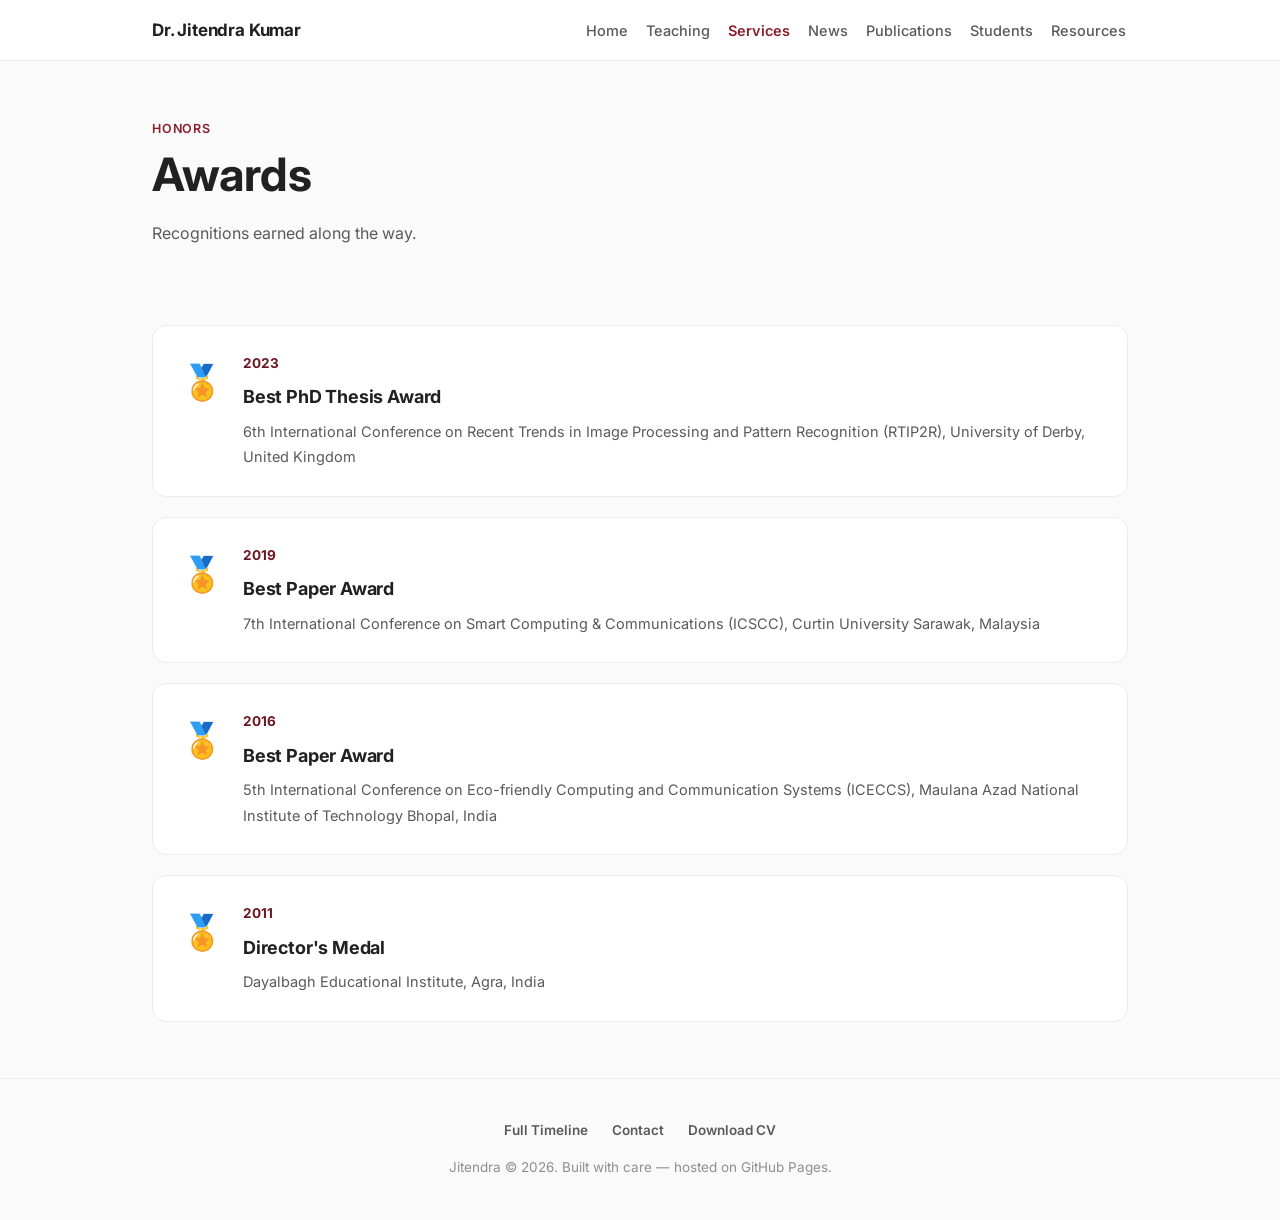
==== commit b1afea03: "Honors and Services added" ====
--- a/awards.html
+++ b/awards.html
@@ -20,7 +20,7 @@
     <ul class="nav-links">
       <li><a  href="index.html">Home</a></li>
       <li><a  href="teaching.html">Teaching</a></li>
-      <li><a class="active" href="awards.html">Awards</a></li>
+      <li><a class="active" href="services.html">Services</a></li>
       <li><a  href="news.html">News</a></li>
       <li><a  href="publications.html">Publications</a></li>
       <li><a  href="students-current.html">Students</a></li>
--- a/style.css
+++ b/style.css
@@ -280,6 +280,7 @@
 .pv-venue{ font-size:12.5px; color:var(--dim); margin-top:2px; white-space:nowrap; overflow:hidden; text-overflow:ellipsis; }
 .pv-venue b{ color:var(--dim); font-weight:600; }
 .pv-doi{ align-self:flex-end; flex:0 0 auto; font-family:var(--mono); font-size:12px; color:var(--accent-dark); text-decoration:none; font-weight:600; white-space:nowrap; }
+.pv-status{ color:var(--accent-dark); font-style:italic; }
 .no-results{ color:var(--faint); font-style:italic; padding:50px 0; text-align:center; }
 .pub-loading{ color:var(--faint); font-size:14.5px; padding:28px 0; }
 .pub-loading.pub-error{ color:#c0392b; background:#fdecea; padding:18px 22px; border-radius:var(--radius-sm); }
@@ -318,6 +319,8 @@
 .cat-undergraduate{ --cat:var(--sc-undergraduate); } .cat-researchintern{ --cat:var(--sc-researchintern); }
 .s-avatar{ width:40px; height:40px; border-radius:50%; object-fit:cover; flex-shrink:0; border:2px solid var(--cat); }
 .s-avatar-fallback{ display:flex; align-items:center; justify-content:center; background:#f3f0ee; color:var(--dim); font-family:var(--serif); font-weight:700; font-size:13px; }
+.s-avatar-fallback{ position:relative; overflow:hidden; }
+.s-avatar-img{ position:absolute; inset:0; width:100%; height:100%; object-fit:cover; }
 .s-body{ flex:1; min-width:0; }
 .s-name{ font-size:13.5px; font-weight:700; color:var(--ink); line-height:1.3; }
 .s-awd{ display:inline-block; font-family:var(--mono); font-size:9.5px; font-weight:600; text-transform:uppercase; background:var(--amber); color:var(--accent); padding:1px 6px; border-radius:4px; margin-left:6px; vertical-align:middle; }
@@ -367,6 +370,41 @@
 .award-box h3{ font-size:18px; margin:6px 0; }
 .award-box p{ color:var(--dim); font-size:14.5px; margin:0; }
 
+/* ===== Recognition & Service page ===== */
+.svc-block{ margin-bottom:34px; }
+.svc-sechead{ font-family:var(--serif); font-size:20px; font-weight:700; margin:0 0 16px; padding-bottom:10px; border-bottom:3px solid var(--amber); display:inline-flex; align-items:center; gap:10px; }
+.svc-cnt{ color:var(--faint); font-family:var(--sans); font-size:13px; font-weight:400; }
+.svc-grid2{ display:grid; grid-template-columns:repeat(2,1fr); gap:14px; }
+.svc-card{ background:var(--panel); border:1px solid var(--line); border-left:3px solid var(--edge,var(--accent)); border-radius:var(--radius-sm); padding:15px 18px; transition:box-shadow .15s ease; }
+.svc-card:hover{ box-shadow:var(--shadow-hover); }
+.svc-talk{ --edge:#6a1b9a; }
+.svc-editorial{ --edge:#2e7d32; }
+.svc-c-top{ display:flex; justify-content:space-between; align-items:baseline; gap:12px; }
+.svc-c-title{ font-size:14.5px; font-weight:600; color:var(--ink); line-height:1.4; }
+.svc-c-title a{ color:var(--ink); }
+.svc-c-title a:hover{ color:var(--accent-dark); }
+.svc-c-when{ font-family:var(--mono); font-size:11.5px; color:var(--faint); white-space:nowrap; flex-shrink:0; }
+.svc-c-sub{ font-size:12.5px; color:var(--dim); margin-top:4px; }
+.svc-c-role{ display:inline-block; font-family:var(--mono); font-size:10.5px; font-weight:600; text-transform:uppercase; letter-spacing:.03em; color:var(--edge); margin-bottom:4px; }
+.svc-award{ display:flex; gap:14px; align-items:flex-start; background:var(--panel); border:1px solid var(--line); border-left:3px solid #b8860b; border-radius:var(--radius-sm); padding:15px 18px; transition:box-shadow .15s ease; }
+.svc-award:hover{ box-shadow:var(--shadow-hover); }
+.svc-medal{ font-size:26px; flex-shrink:0; line-height:1; }
+.svc-aw-year{ font-family:var(--mono); font-size:11.5px; color:#b8860b; font-weight:600; }
+.svc-aw-title{ font-size:14.5px; font-weight:700; margin:2px 0 3px; }
+.svc-aw-sub{ font-size:12.5px; color:var(--dim); }
+.svc-panels{ display:grid; grid-template-columns:repeat(3,1fr); gap:14px; align-items:start; }
+.svc-panel{ background:var(--panel); border:1px solid var(--line); border-top:3px solid var(--edge,var(--accent)); border-radius:var(--radius); padding:16px 18px; }
+.svc-panel h3{ font-family:var(--sans); font-size:12.5px; font-weight:700; text-transform:uppercase; letter-spacing:.05em; margin:0 0 12px; color:var(--edge,var(--accent)); }
+.svc-p-editor{ --edge:#c2410c; }
+.svc-p-reviewer{ --edge:#1565c0; }
+.svc-p-member{ --edge:var(--accent); }
+.svc-chips{ display:flex; flex-wrap:wrap; gap:7px; }
+.svc-chip{ font-size:12px; padding:5px 11px; border-radius:16px; background:var(--accent-tint); color:var(--ink); font-weight:500; border:1px solid var(--line-2); }
+.svc-chip.strong{ background:var(--edge,var(--accent)); color:#fff; border-color:var(--edge,var(--accent)); font-weight:600; }
+@media(max-width:900px){ .svc-panels{ grid-template-columns:repeat(2,1fr); } }
+@media(max-width:760px){ .svc-grid2{ grid-template-columns:1fr; } }
+@media(max-width:600px){ .svc-panels{ grid-template-columns:1fr; } }
+
 /* ---------------- Teaching ---------------- */
 .teaching-block{ background:var(--panel); border:1px solid var(--line); box-shadow:var(--shadow); border-radius:var(--radius); padding:26px 28px; margin-bottom:24px; }
 .teaching-block h3{ font-size:17px; margin-bottom:14px; color:var(--accent-dark); }
